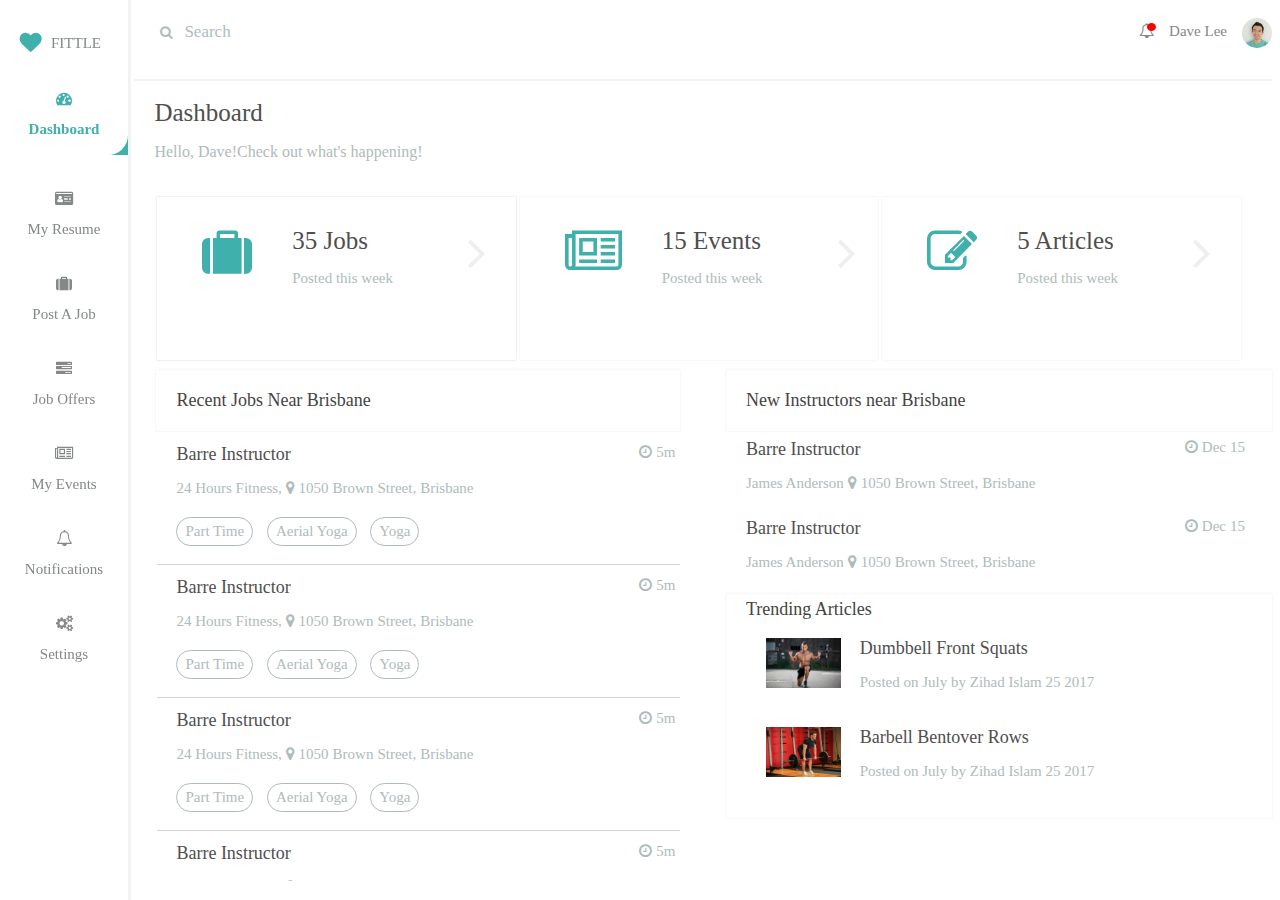
==== index.html @ eeaf20f4 "finished page designing" ====
<html>
  <head>
    <link rel="stylesheet" href="https://cdnjs.cloudflare.com/ajax/libs/font-awesome/4.7.0/css/font-awesome.min.css">
    <link rel="stylesheet" href="style.css">
  </head>
  <body>
    <div class="sidenav">
      <div class="sidenav_icon margin ">
        <i class="fa fa-heart fa-lg selected_icon fittleicon" aria-hidden="true"><span class="home">FITTLE</span></i>
      </div>
      <div class="bg">
        <div class="sidenav_icon center selected_icon">
          <i class="fa fa-tachometer " aria-hidden="true"></i>
          <p>Dashboard</p>
        </div>
      </div>
      <div class="sidenav_icon center icon-large">
        <i class="fa fa-id-card " aria-hidden="true"></i>
        <p>My Resume</p>
      </div>
      <div class="sidenav_icon center">
        <i class="fa fa-suitcase " aria-hidden="true"></i>
        <p>Post A Job</p>
      </div>
      <div class="sidenav_icon center">
        <i class="fa fa-tasks " aria-hidden="true"></i>
        <p>Job Offers</p>
      </div>
      <div class="sidenav_icon center">
        <i class="fa fa-newspaper-o" aria-hidden="true"></i>
        <p>My Events</p>
      </div>
      <div class="sidenav_icon center">
        <i class="fa fa fa-bell-o " aria-hidden="true"></i>
        <p>Notifications</p>
      </div>
      <div class="sidenav_icon center">
        <i class="fa fa fa-gears " aria-hidden="true"></i>
        <p>Settings</p>
      </div>
    </div>
    <div class="topnav">
      <div class="search-container ">
        <input type="text" placeholder="Search"/>
				<button type="submit">
          <i class="fa fa-search "></i>
         </button>
      </div>
      <div>
        <img class = "circleimage" src="img.jpg" >
      </div>
      <div class="username">
        Dave Lee
      </div>
      <div class="badge username" data="2">
        <i class="fa fa fa-bell-o " aria-hidden="true"></i>
      </div>
    </div>
    <div class="pagecontent">
      <div class="dashboard">
        <span>Dashboard</span>
        <p>Hello, Dave!Check out what's happening!</p>
      </div>
			<div class="option">
				<div class="box box-shadow">
					<i class="fa fa-suitcase" aria-hidden="true"></i>
	        <div class="content">
						<span>35 Jobs</span>
						<p>Posted this week</p>
					</div>
					<i class="fa fa-angle-right arrow"></i>
				</div>
				<div class="box">
					<i class="fa fa-newspaper-o" aria-hidden="true"></i>
					<div class="content">
	          <span>15 Events</span>
					  <p>Posted this week</p>
				  </div>
					<i class="fa fa-angle-right arrow"></i>
				</div>
				<div class="box">
					<i class="fa fa-edit"></i>
					<div class="content">
            <span>5 Articles</span>
		  			<p>Posted this week</p>
					</div>
					<i class="fa fa-angle-right arrow"></i>
				</div>
			</div>
			<div class="job-content">
         <div class="job-body">
					<div class="header">
						 Recent Jobs Near Brisbane
					</div>
					<div class="value-content">
					<div class="value">
						<span>Barre Instructor</span> <i class="fa fa-clock-o right" aria-hidden="true"> 5m</i>
						<p>24 Hours Fitness, <i class="fa fa-map-marker"> 1050 Brown Street, Brisbane</i><br>
							<button type="submit"> Part Time
							</button>
							<button type="submit">Aerial Yoga
							</button>
							<button type="submit">Yoga
							</button>
					</div>
					<div class="value">
						<span>Barre Instructor</span> <i class="fa fa-clock-o right" aria-hidden="true"> 5m</i>
						<p>24 Hours Fitness, <i class="fa fa-map-marker"> 1050 Brown Street, Brisbane</i><br>
							<button type="submit"> Part Time
							</button>
							<button type="submit">Aerial Yoga
							</button>
							<button type="submit">Yoga
							</button>

					</div>
					<div class="value">
						<span>Barre Instructor</span> <i class="fa fa-clock-o right" aria-hidden="true"> 5m</i>
						<p>24 Hours Fitness, <i class="fa fa-map-marker"> 1050 Brown Street, Brisbane</i><br>
							<button type="submit"> Part Time
							</button>
							<button type="submit">Aerial Yoga
							</button>
							<button type="submit">Yoga
							</button>

					</div>
					<div class="value">
						<span>Barre Instructor</span> <i class="fa fa-clock-o right" aria-hidden="true"> 5m</i>
						<p>24 Hours Fitness, <i class="fa fa-map-marker"> 1050 Brown Street, Brisbane</i><br>
							<button type="submit"> Part Time
							</button>
							<button type="submit">Aerial Yoga
							</button>
							<button type="submit">Yoga
							</button>
					</div>
				</div>
				 </div>
				 <div class ="right-body">
				 <div class="instructor-body">
					 <div class="header">
						 New Instructors near Brisbane
					 </div>
					 <div class="value-content">
					 <div class="value">
						 <span>Barre Instructor</span> <i class="fa fa-clock-o right" aria-hidden="true"> Dec 15</i>
						 <p>James Anderson  <i class="fa fa-map-marker"> 1050 Brown Street, Brisbane</i><br>
					 </div>
					 <div class="value">
						 <span>Barre Instructor</span> <i class="fa fa-clock-o right" aria-hidden="true"> Dec 15</i>
						 <p>James Anderson  <i class="fa fa-map-marker"> 1050 Brown Street, Brisbane</i><br>
					 </div>
				 </div>
			 </div>
			 <div class="article-body">
					<div class="header">
					Trending Articles
					<div class="value">
					  <img src="dumbell.jpg">
						<div class='inline'>
						<span> Dumbbell Front Squats</span><br>
					  <p>Posted on July by Zihad Islam 25 2017</p>
				  </div>
				</div>
				<div class="value">
				<img src="Barbell-Row.jpg">
				<div class='inline'>
         <span> Barbell Bentover Rows</span>
				<p>Posted on July by Zihad Islam 25 2017</p>
			</div>
		</div>
				</div>
			</div>
			</div>
		</div>
  </body>
</html>
---- style.css ----
.home{
   color:#848888;
   font-size:15px;
   float:right;
   margin-left:10px;
   font-weight: 500;
   font-family:Ubuntu;
}
.fittleicon{
    background-color: #fff;
    margin-top:15px;
}
.sidenav {
    height: 100%;
    width: 10%;
    position: fixed;
    top: 0;
    left: 0;
    background-color: #fff;
    overflow-x: hidden;
    color:#848888;
    box-shadow: 3px 0px #F2F4F2;
    font-family:Ubuntu;
}

.sidenav a ,.sidenav p{
    font-size: 15px;
    }

.sidenav a:hover {
    color: #f1f1f1;
}

.main {
    margin-left: 160px; /* Same as the width of the sidenav */
    font-size: 28px; /* Increased text to enable scrolling */
    padding: 0px 10px;
}

@media screen and (max-height: 450px) {
    .sidenav {padding-top: 15px;}
    .sidenav a {font-size: 18px;}
}

.sidenav_icon{
	width:100%;
	height:50px;
	background-color: #fff;
    font-size: medium;
    margin-top:10px;
    color:#848888;
    margin-bottom:35px;
}

.margin{
	margin:20px;
}
.center{
	text-align:center;
}
.selected_icon{
	color: #3fb0ac;
border-bottom-right-radius: 20px;
height:65px;
    font-weight: bold;

}
.bg{
   background-color:#3fb0ac;
}

.topnav {
  overflow: hidden;
  width:90%;
  float:right;
  height: 8%;
  font-family:Ubuntu;
  box-shadow: 0px 2px #F2F4F2;
}

.topnav .search-container {
  float: left;
  margin-left: 20px;
}

.topnav input[type=text] {
  padding: 6px;
  margin-top: 8px;
  font-size: 17px;
  border: none;
  font-family:Ubuntu, FontAwesome;
}
.topnav .search-container button:hover {
  background: #ccc;
}

@media screen and (max-width: 600px) {
  .topnav .search-container {
    float: none;
  }
}
  .topnav .search-container button {
    background-color: white;
    text-align: left;
    color: #afbbbb;
    border: 0px;
    height: 50px;
    float: left;

  }
  ::placeholder{
    color:#afbbbb;
  }
.icon {
    padding: 10px;
    color: white;
    min-width: 50px;
    text-align: center;
}
.empty input[type=text] {
    font-family: Ubuntu,FontAwesome;
    font-style: normal;
    font-weight: normal;
    text-decoration: inherit;
}
.circleimage{
height: 30px;
width: 30px;
border-radius:50%;
float:right;
margin-top: 10px;
}
.username{
  color: #848888;
  font-size: 15px;
  float:right;
  font-weight: lighter;
  margin-right: 15px;
  padding-top: 15px;
}
.badge {
  position:relative;
}

.badge[data]:after {
    content: "";
    position: absolute;
    top: 15px;
    right: -2px;
    font-size: 11px;
    font-family: "Roboto","Helvetica","Arial",sans-serif;
    font-weight: 600;
    text-align: center;
    line-height: 17px;
    background: red;
    color: white;
    width: 9px;
    height: 8px;
    border-radius: 50%;
  }
.pagecontent{
    width: 90%;
    height:92%;
    float: right;
    font-family:Ubuntu;
}
.pagecontent p{
    color: #afbbbb;
}
.pagecontent span{
  color: #504e4e;
  font-size: 25px;
}
.dashboard{
  color: black;
  margin-left: 20px;
  height:12%;
  margin-top: 20px;
  padding-bottom: 1px;
}
.option{
  height: 20%;
  padding-left: 2%;
  padding-right: 2%;
}
.option .box{
  width:31%;
  height: 100%;
  box-shadow: 0 0 1px lightgrey;
  display: inline-flex;
  padding-left: 20px;
}
.box-shadow{
  box-shadow: 0 0 2px lightgrey !important;
}
.box i{
  vertical-align: middle;
  text-align: center;
  font-size: 50px;
  color:#3fb0ac;
  padding-left: 25px;
  padding-top: 30px;
}
.box .arrow{
  text-align: center;
  font-size: 50px;
  color: #efefef;
  float: right;
}
.box p {
  font-size: 15px;
  color: #afbbbb;
}
.box .content{
  padding-left: 40px;
  padding-right: 50px;
  padding-top: 30px;
}

.job-content{
  width:100%;
}
.job-content .job-body{
  width:48%;
  display: inline-block;
}
.job-body .header{
    width: auto;
    color: #444442;
    height: auto;
    font-size: large;
    margin-left: 22px;
    margin-top: 10px;
    box-shadow: 0 0 1px lightgrey;
    font-family: Ubuntu;
    font-weight: normal;
    padding-top: 20px;
    padding-left: 20px;
    padding-bottom: 20px;
  }
  .job-body .value-content{
    height: 50vh;
    overflow-y: scroll;
  }
  .job-body .value{
    margin-left: 22px;
    margin-top: 10px;
    font-size: 15px;
    width: auto;
    color: #444442;
    padding-top: 3px;
    padding-left: 20px;
    padding-bottom: 3px;
    box-shadow: 1px 1px lightgrey;
}
.job-body .value span{
  font-size: large;
}
.right{
  float: right;
  padding-right: 5px;
}
.value i{
   color:#afbbbb;
}
button {
  border:none;
}
.value button{
  background-color: transparent;
  border:0.5px solid;
  border-color: #afbbbb;
  margin-top: 20px;
  margin-right: 10px;
  padding-top: 5px;
  padding-bottom: 5px;
  padding-right: 8px;
  padding-left: 8px;
  color: #afbbbb;
  font-family: Ubuntu;
  font-size: 15px;
  width: auto;
  text-align: center;
  text-decoration: none;
  border-radius:50px;
  display: inline-block;
}
.value button:hover{
  color: white;
  background-color: #3fb0ac;
}
.job-content .right-body{
    width:48%;
    float: right;
    display: inline;
  }
  .right-body .header{
      width: auto;
      color: #444442;
      height: auto;
      font-size: large;
      margin-top: 10px;
      box-shadow: 0 0 1px lightgrey;
      font-family: Ubuntu;
      font-weight: normal;
      padding-top: 20px;
      padding-left: 20px;
      padding-bottom: 20px;
    }
 .right-body .value{
   margin-top: 5px;
   font-size: 15px;
   width: auto;
   color: #444442;
   padding-top: 3px;
   padding-left: 20px;
   padding-bottom: 3px;
 }
 .right-body .value span{
   font-size: large;
 }
 .right-body .value-content{
   margin-right: 22px;  
 }
 .value img{
   width:75px;
   height: 50px;
   vertical-align: top;
   margin-right: 15px;
 }
 .inline{
   display: inline-block;
 }
   .article-body .header{
       width: auto;
       color: #444442;
       height: auto;
       font-size: large;
       margin-top: 5px;
       box-shadow: 0 0 1px lightgrey;
       font-family: Ubuntu;
       font-weight: normal;
       padding-top: 5px;
       padding-left: 20px;
       padding-bottom: 20px;
     }
     .article-body .value{
       margin-top: 15px;
       font-size: 15px;
       width: auto;
       color: #444442;
       padding-top: 3px;
       padding-left: 20px;
       padding-bottom: 3px;
     }
    ::-webkit-scrollbar {
        width: auto;
    }

    /* Track */
    ::-webkit-scrollbar-track {
        -webkit-box-shadow: inset 0 0 6px rgba(0,0,0,0.3);
        -webkit-border-radius: 10px;
        border-radius: 10px;
    }

    /* Handle */
    ::-webkit-scrollbar-thumb {
        -webkit-border-radius: 10px;
        border-radius: 10px;
        background: #DCE1E4;
        -webkit-box-shadow: inset 0 0 6px rgba(0,0,0,0.5);
    }
    ::-webkit-scrollbar-thumb:window-inactive {
        background: #DCE1E4;
    }
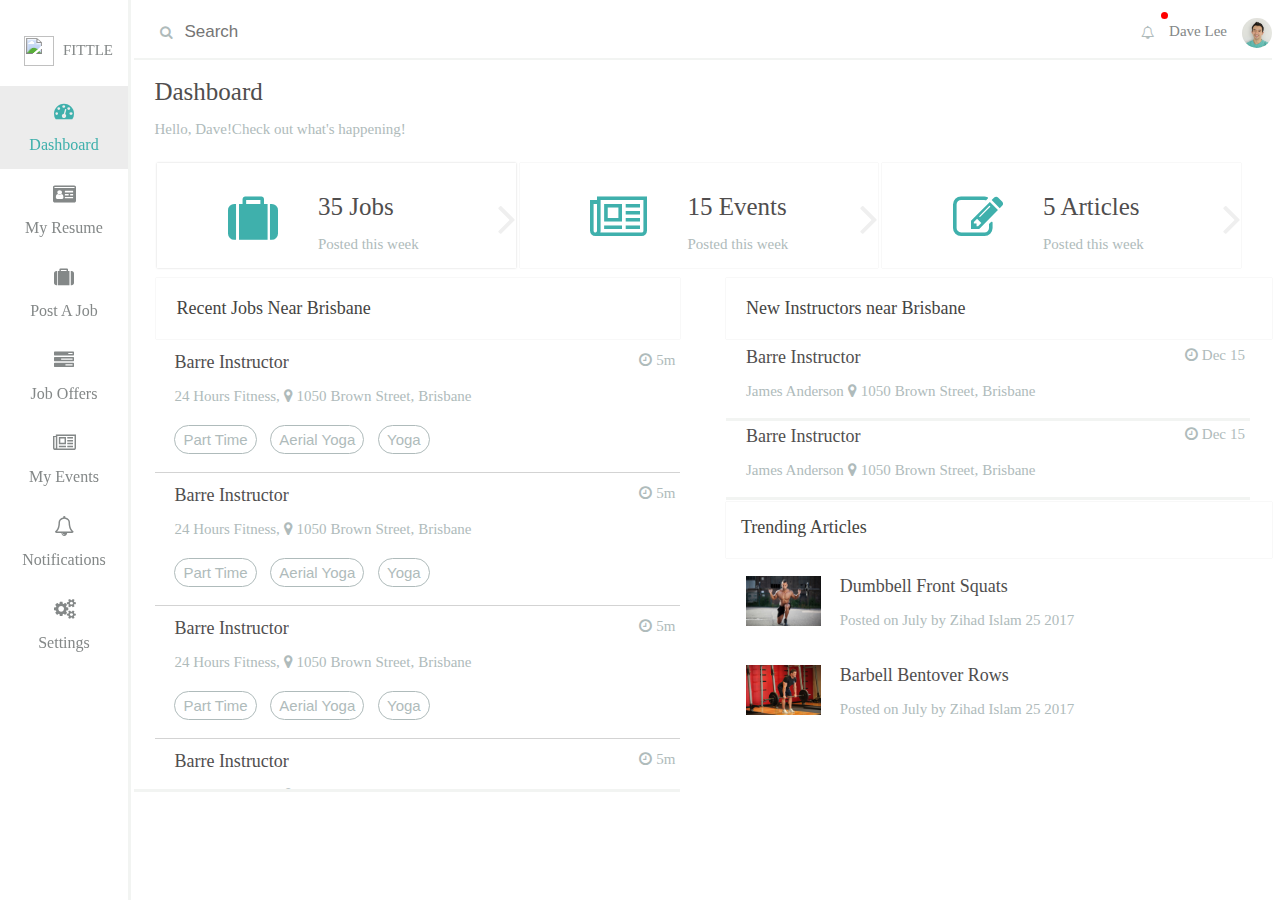
==== commit 80280121: "implemented responsive web page" ====
--- a/index.html
+++ b/index.html
@@ -1,178 +1,215 @@
 <html>
   <head>
+    <meta name="viewport" content="width=device-width, initial-scale=1.0">
     <link rel="stylesheet" href="https://cdnjs.cloudflare.com/ajax/libs/font-awesome/4.7.0/css/font-awesome.min.css">
     <link rel="stylesheet" href="style.css">
   </head>
   <body>
-    <div class="sidenav">
-      <div class="sidenav_icon margin ">
-        <i class="fa fa-heart fa-lg selected_icon fittleicon" aria-hidden="true"><span class="home">FITTLE</span></i>
+    <div class="full-block">
+      <nav class="navigation-bar">
+        <ul>
+          <li>
+            <img src="fittle_heart.png">
+            <span>FITTLE</span>
+          </li>
+          <li class=" selected-icon">
+            <i class="fa fa-tachometer " aria-hidden="true"></i>
+            <a>Dashboard</a>
+          </li>
+          <li class="navigation-bar-icon">
+            <i class="fa fa-id-card " aria-hidden="true"></i>
+            <a>My Resume</a>
+          </li>
+          <li class="navigation-bar-icon">
+            <i class="fa fa-suitcase " aria-hidden="true"></i>
+            <a>Post A Job</a>
+          </li>
+          <li class="navigation-bar-icon">
+            <i class="fa fa-tasks " aria-hidden="true"></i>
+            <a>Job Offers</a>
+          </li>
+          <li class="navigation-bar-icon">
+            <i class="fa fa-newspaper-o" aria-hidden="true"></i>
+            <a>My Events</a>
+          </li>
+          <li class="navigation-bar-icon">
+            <i class="fa fa fa-bell-o " aria-hidden="true"></i>
+            <a>Notifications</a>
+          </li>
+          <li class="navigation-bar-icon">
+            <i class="fa fa fa-gears " aria-hidden="true"></i>
+            <a>Settings</a>
+          </li>
+        </ul>
+      </nav>
+      <nav class="topnav box-shadow">
+        <div class="home-logo">
+          <img src="fittle_heart.png">
+          <span>FITTLE</span>
+        </div>
+        <ul id="myLinks" class="icons">
+          <li class=" selected-icon">
+            <a>Dashboard</a>
+          </li>
+          <li><a>My Resume</a></li>
+          <li><a>Post A Job</a></li>
+          <li><a>Job Offers</a></li>
+          <li><a>My Events</a></li>
+          <li><a>Notifications</a></li>
+          <li><a>Settings</a></li>
+        </ul>
+        <a href="javascript:void(0);" class="icon" onclick="myFunction()">
+        <i class="fa fa-bars"></i>
+        </a>
+      </nav>
+      <div class="user-bar box-shadow">
+        <div class="search-container ">
+          <input type="text" placeholder="Search"/>
+          <button type="submit">
+          <i class="fa fa-search "></i>
+          </button>
+        </div>
+        <div>
+          <img class = "circleimage" src="img.jpg" >
+        </div>
+        <div class="username">
+          Dave Lee
+        </div>
+        <div class="notify">
+          <button type="submit">
+          <i class="fa fa-bell-o "></i>
+          <span class="badge" data="">
+          </span>
+          </button>
+        </div>
       </div>
-      <div class="bg">
-        <div class="sidenav_icon center selected_icon">
-          <i class="fa fa-tachometer " aria-hidden="true"></i>
-          <p>Dashboard</p>
-        </div>
-      </div>
-      <div class="sidenav_icon center icon-large">
-        <i class="fa fa-id-card " aria-hidden="true"></i>
-        <p>My Resume</p>
-      </div>
-      <div class="sidenav_icon center">
-        <i class="fa fa-suitcase " aria-hidden="true"></i>
-        <p>Post A Job</p>
-      </div>
-      <div class="sidenav_icon center">
-        <i class="fa fa-tasks " aria-hidden="true"></i>
-        <p>Job Offers</p>
-      </div>
-      <div class="sidenav_icon center">
-        <i class="fa fa-newspaper-o" aria-hidden="true"></i>
-        <p>My Events</p>
-      </div>
-      <div class="sidenav_icon center">
-        <i class="fa fa fa-bell-o " aria-hidden="true"></i>
-        <p>Notifications</p>
-      </div>
-      <div class="sidenav_icon center">
-        <i class="fa fa fa-gears " aria-hidden="true"></i>
-        <p>Settings</p>
+      <div class="pagecontent">
+        <div class="dashboard">
+          <span>Dashboard</span>
+          <p>Hello, Dave!Check out what's happening!</p>
+        </div>
+        <div class="option">
+          <div class="box box-shadow">
+            <i class="fa fa-suitcase" aria-hidden="true"></i>
+            <div class="content">
+              <span>35 Jobs</span>
+              <p>Posted this week</p>
+            </div>
+            <i class="fa fa-angle-right arrow"></i>
+          </div>
+          <div class="box">
+            <i class="fa fa-newspaper-o" aria-hidden="true"></i>
+            <div class="content">
+              <span>15 Events</span>
+              <p>Posted this week</p>
+            </div>
+            <i class="fa fa-angle-right arrow"></i>
+          </div>
+          <div class="box">
+            <i class="fa fa-edit"></i>
+            <div class="content">
+              <span>5 Articles</span>
+              <p>Posted this week</p>
+            </div>
+            <i class="fa fa-angle-right arrow"></i>
+          </div>
+        </div>
+        <div class="job-content">
+          <div class="job-body">
+            <div class="header">
+              Recent Jobs Near Brisbane
+            </div>
+            <div class="value-content box-shadow">
+              <div class="value">
+                <span>Barre Instructor</span> <i class="fa fa-clock-o right" aria-hidden="true"> 5m</i>
+                <p>24 Hours Fitness, <i class="fa fa-map-marker"> 1050 Brown Street, Brisbane</i><br>
+                  <button type="submit"> Part Time
+                  </button>
+                  <button type="submit">Aerial Yoga
+                  </button>
+                  <button type="submit">Yoga
+                  </button>
+              </div>
+              <div class="value">
+                <span>Barre Instructor</span> <i class="fa fa-clock-o right" aria-hidden="true"> 5m</i>
+                <p>24 Hours Fitness, <i class="fa fa-map-marker"> 1050 Brown Street, Brisbane</i><br>
+                  <button type="submit"> Part Time
+                  </button>
+                  <button type="submit">Aerial Yoga
+                  </button>
+                  <button type="submit">Yoga
+                  </button>
+              </div>
+              <div class="value">
+                <span>Barre Instructor</span> <i class="fa fa-clock-o right" aria-hidden="true"> 5m</i>
+                <p>24 Hours Fitness, <i class="fa fa-map-marker"> 1050 Brown Street, Brisbane</i><br>
+                  <button type="submit"> Part Time
+                  </button>
+                  <button type="submit">Aerial Yoga
+                  </button>
+                  <button type="submit">Yoga
+                  </button>
+              </div>
+              <div class="value">
+                <span>Barre Instructor</span> <i class="fa fa-clock-o right" aria-hidden="true"> 5m</i>
+                <p>24 Hours Fitness, <i class="fa fa-map-marker"> 1050 Brown Street, Brisbane</i><br>
+                  <button type="submit"> Part Time
+                  </button>
+                  <button type="submit">Aerial Yoga
+                  </button>
+                  <button type="submit">Yoga
+                  </button>
+              </div>
+            </div>
+          </div>
+          <div class ="right-body">
+            <div class="instructor-body">
+              <div class="header">
+                New Instructors near Brisbane
+              </div>
+              <div class="value-content">
+                <div class="value box-shadow">
+                  <span>Barre Instructor</span> <i class="fa fa-clock-o right" aria-hidden="true"> Dec 15</i>
+                  <p>James Anderson  <i class="fa fa-map-marker"> 1050 Brown Street, Brisbane</i><br>
+                </div>
+                <div class="value box-shadow">
+                  <span>Barre Instructor</span> <i class="fa fa-clock-o right" aria-hidden="true"> Dec 15</i>
+                  <p>James Anderson  <i class="fa fa-map-marker"> 1050 Brown Street, Brisbane</i><br>
+                </div>
+              </div>
+            </div>
+            <div class="article-body">
+              <div class="header">
+                Trending Articles
+              </div>
+              <div class="value">
+                <img src="dumbell.jpg">
+                <div class='inline'>
+                  <span> Dumbbell Front Squats</span><br>
+                  <p>Posted on July by Zihad Islam 25 2017</p>
+                </div>
+              </div>
+              <div class="value">
+                <img src="Barbell-Row.jpg">
+                <div class='inline'>
+                  <span> Barbell Bentover Rows</span>
+                  <p>Posted on July by Zihad Islam 25 2017</p>
+                </div>
+              </div>
+            </div>
+          </div>
+        </div>
       </div>
     </div>
-    <div class="topnav">
-      <div class="search-container ">
-        <input type="text" placeholder="Search"/>
-				<button type="submit">
-          <i class="fa fa-search "></i>
-         </button>
-      </div>
-      <div>
-        <img class = "circleimage" src="img.jpg" >
-      </div>
-      <div class="username">
-        Dave Lee
-      </div>
-      <div class="badge username" data="2">
-        <i class="fa fa fa-bell-o " aria-hidden="true"></i>
-      </div>
-    </div>
-    <div class="pagecontent">
-      <div class="dashboard">
-        <span>Dashboard</span>
-        <p>Hello, Dave!Check out what's happening!</p>
-      </div>
-			<div class="option">
-				<div class="box box-shadow">
-					<i class="fa fa-suitcase" aria-hidden="true"></i>
-	        <div class="content">
-						<span>35 Jobs</span>
-						<p>Posted this week</p>
-					</div>
-					<i class="fa fa-angle-right arrow"></i>
-				</div>
-				<div class="box">
-					<i class="fa fa-newspaper-o" aria-hidden="true"></i>
-					<div class="content">
-	          <span>15 Events</span>
-					  <p>Posted this week</p>
-				  </div>
-					<i class="fa fa-angle-right arrow"></i>
-				</div>
-				<div class="box">
-					<i class="fa fa-edit"></i>
-					<div class="content">
-            <span>5 Articles</span>
-		  			<p>Posted this week</p>
-					</div>
-					<i class="fa fa-angle-right arrow"></i>
-				</div>
-			</div>
-			<div class="job-content">
-         <div class="job-body">
-					<div class="header">
-						 Recent Jobs Near Brisbane
-					</div>
-					<div class="value-content">
-					<div class="value">
-						<span>Barre Instructor</span> <i class="fa fa-clock-o right" aria-hidden="true"> 5m</i>
-						<p>24 Hours Fitness, <i class="fa fa-map-marker"> 1050 Brown Street, Brisbane</i><br>
-							<button type="submit"> Part Time
-							</button>
-							<button type="submit">Aerial Yoga
-							</button>
-							<button type="submit">Yoga
-							</button>
-					</div>
-					<div class="value">
-						<span>Barre Instructor</span> <i class="fa fa-clock-o right" aria-hidden="true"> 5m</i>
-						<p>24 Hours Fitness, <i class="fa fa-map-marker"> 1050 Brown Street, Brisbane</i><br>
-							<button type="submit"> Part Time
-							</button>
-							<button type="submit">Aerial Yoga
-							</button>
-							<button type="submit">Yoga
-							</button>
-
-					</div>
-					<div class="value">
-						<span>Barre Instructor</span> <i class="fa fa-clock-o right" aria-hidden="true"> 5m</i>
-						<p>24 Hours Fitness, <i class="fa fa-map-marker"> 1050 Brown Street, Brisbane</i><br>
-							<button type="submit"> Part Time
-							</button>
-							<button type="submit">Aerial Yoga
-							</button>
-							<button type="submit">Yoga
-							</button>
-
-					</div>
-					<div class="value">
-						<span>Barre Instructor</span> <i class="fa fa-clock-o right" aria-hidden="true"> 5m</i>
-						<p>24 Hours Fitness, <i class="fa fa-map-marker"> 1050 Brown Street, Brisbane</i><br>
-							<button type="submit"> Part Time
-							</button>
-							<button type="submit">Aerial Yoga
-							</button>
-							<button type="submit">Yoga
-							</button>
-					</div>
-				</div>
-				 </div>
-				 <div class ="right-body">
-				 <div class="instructor-body">
-					 <div class="header">
-						 New Instructors near Brisbane
-					 </div>
-					 <div class="value-content">
-					 <div class="value">
-						 <span>Barre Instructor</span> <i class="fa fa-clock-o right" aria-hidden="true"> Dec 15</i>
-						 <p>James Anderson  <i class="fa fa-map-marker"> 1050 Brown Street, Brisbane</i><br>
-					 </div>
-					 <div class="value">
-						 <span>Barre Instructor</span> <i class="fa fa-clock-o right" aria-hidden="true"> Dec 15</i>
-						 <p>James Anderson  <i class="fa fa-map-marker"> 1050 Brown Street, Brisbane</i><br>
-					 </div>
-				 </div>
-			 </div>
-			 <div class="article-body">
-					<div class="header">
-					Trending Articles
-					<div class="value">
-					  <img src="dumbell.jpg">
-						<div class='inline'>
-						<span> Dumbbell Front Squats</span><br>
-					  <p>Posted on July by Zihad Islam 25 2017</p>
-				  </div>
-				</div>
-				<div class="value">
-				<img src="Barbell-Row.jpg">
-				<div class='inline'>
-         <span> Barbell Bentover Rows</span>
-				<p>Posted on July by Zihad Islam 25 2017</p>
-			</div>
-		</div>
-				</div>
-			</div>
-			</div>
-		</div>
   </body>
+  <script>
+    function myFunction() {
+      var x = document.getElementById("myLinks");
+      if (x.style.display === "block") {
+        x.style.display = "none";
+      } else {
+        x.style.display = "block";
+      }
+    }
+  </script>
 </html>
--- a/style.css
+++ b/style.css
@@ -1,274 +1,363 @@
-.home{
-   color:#848888;
-   font-size:15px;
-   float:right;
-   margin-left:10px;
-   font-weight: 500;
-   font-family:Ubuntu;
-}
-.fittleicon{
-    background-color: #fff;
-    margin-top:15px;
-}
-.sidenav {
-    height: 100%;
-    width: 10%;
-    position: fixed;
-    top: 0;
-    left: 0;
-    background-color: #fff;
-    overflow-x: hidden;
-    color:#848888;
-    box-shadow: 3px 0px #F2F4F2;
-    font-family:Ubuntu;
-}
-
-.sidenav a ,.sidenav p{
-    font-size: 15px;
-    }
-
-.sidenav a:hover {
-    color: #f1f1f1;
-}
-
-.main {
-    margin-left: 160px; /* Same as the width of the sidenav */
-    font-size: 28px; /* Increased text to enable scrolling */
-    padding: 0px 10px;
-}
-
-@media screen and (max-height: 450px) {
-    .sidenav {padding-top: 15px;}
-    .sidenav a {font-size: 18px;}
-}
-
-.sidenav_icon{
-	width:100%;
-	height:50px;
-	background-color: #fff;
-    font-size: medium;
-    margin-top:10px;
-    color:#848888;
-    margin-bottom:35px;
-}
-
-.margin{
-	margin:20px;
-}
-.center{
-	text-align:center;
-}
-.selected_icon{
-	color: #3fb0ac;
-border-bottom-right-radius: 20px;
-height:65px;
-    font-weight: bold;
-
-}
-.bg{
-   background-color:#3fb0ac;
-}
-
-.topnav {
+body {
+  font-family: Ubuntu;
+  color: #848888;
+}
+
+.full-block {
+  height: 100%;
+  width: 100%;
+}
+
+.full-block .topnav {
+  display: none;
+}
+
+.box-shadow {
+  box-shadow: 0px 3px #F2F4F2;
+}
+
+.full-block .navigation-bar {
+  height: 100%;
+  width: 10%;
+  position: fixed;
+  top: 0;
+  left: 0;
+  background-color: #fff;
+  overflow-x: hidden;
+  color: #848888;
+  box-shadow: 3px 0px #F2F4F2;
+}
+
+.navigation-bar ul {
+  list-style-type: none;
+  padding-left: 0px;
+}
+
+.navigation-bar li {
+  cursor: pointer;
+}
+
+.navigation-bar img {
+  width: 30px;
+  margin-top: 20px;
+  margin-bottom: 20px;
+  height: 30px;
+  vertical-align: middle;
+  padding-left: 24px;
+}
+
+.navigation-bar span {
+  padding-left: 5px;
+  font-size: 15px;
+}
+
+.navigation-bar .navigation-bar-icon {
+  width: 100%;
+  background-color: #fff;
+  font-size: 20px;
+  padding-top: 15px;
+  color: #848888;
+  padding-bottom: 15px;
+  cursor: pointer;
+  text-align: center;
+}
+
+.navigation-bar i {
+  margin-bottom: 10px;
+}
+
+.navigation-bar .selected-icon {
+  width: 100%;
+  background-color: #ececec;
+  font-size: 20px;
+  padding-top: 15px;
+  color: #3fb0ac;
+  text-align: center;
+  padding-bottom: 15px;
+}
+
+.navigation-bar a,
+.selected-icon a {
+  padding-top: 5px;
+  font-size: 16px;
+  display: block;
+}
+
+.navigation-bar .bg {
+  background-color: #3fb0ac;
+}
+
+.navigation-bar .home {
+  color: #848888;
+  font-size: 15px;
+  float: right;
+  margin-left: 10px;
+  font-weight: 500;
+}
+
+.navigation-bar-icon a:hover,
+.selected-icon a:hover,
+.navigation-bar-icon:hover,
+.selected-icon:hover {
+  background-color: #3fb0ac;
+  color: #ffffff;
+}
+
+.full-block .user-bar {
   overflow: hidden;
-  width:90%;
-  float:right;
-  height: 8%;
-  font-family:Ubuntu;
+  width: 90%;
+  float: right;
   box-shadow: 0px 2px #F2F4F2;
 }
 
-.topnav .search-container {
+.user-bar .search-container {
   float: left;
   margin-left: 20px;
 }
 
-.topnav input[type=text] {
+.user-bar input[type=text] {
   padding: 6px;
   margin-top: 8px;
   font-size: 17px;
   border: none;
-  font-family:Ubuntu, FontAwesome;
-}
-.topnav .search-container button:hover {
+  outline: none;
+}
+
+.user-bar .search-container button {
+  background-color: white;
+  text-align: left;
+  color: #afbbbb;
+  border: 0px;
+  height: 50px;
+  float: left;
+  outline: none;
+  cursor: pointer;
+}
+
+.user-bar i {
+  cursor: pointer;
+}
+
+.user-bar .search-container button:hover {
   background: #ccc;
 }
 
-@media screen and (max-width: 600px) {
-  .topnav .search-container {
-    float: none;
-  }
-}
-  .topnav .search-container button {
-    background-color: white;
-    text-align: left;
-    color: #afbbbb;
-    border: 0px;
-    height: 50px;
-    float: left;
-
-  }
-  ::placeholder{
-    color:#afbbbb;
-  }
-.icon {
-    padding: 10px;
-    color: white;
-    min-width: 50px;
-    text-align: center;
-}
-.empty input[type=text] {
-    font-family: Ubuntu,FontAwesome;
-    font-style: normal;
-    font-weight: normal;
-    text-decoration: inherit;
-}
-.circleimage{
-height: 30px;
-width: 30px;
-border-radius:50%;
-float:right;
-margin-top: 10px;
-}
-.username{
+.user-bar .notify button {
+  background-color: white;
+  text-align: left;
+  color: #afbbbb;
+  border: 0px;
+  height: 25px;
+  float: right;
+  outline: none;
+  cursor: pointer;
+  padding-right: 15px;
+  margin-top: 12px;
+}
+
+.user-bar .circleimage {
+  height: 30px;
+  width: 30px;
+  border-radius: 50%;
+  float: right;
+  margin-top: 10px;
+  cursor: pointer;
+}
+
+.user-bar .username {
   color: #848888;
   font-size: 15px;
-  float:right;
+  float: right;
   font-weight: lighter;
   margin-right: 15px;
   padding-top: 15px;
 }
-.badge {
-  position:relative;
-}
-
-.badge[data]:after {
-    content: "";
-    position: absolute;
-    top: 15px;
-    right: -2px;
-    font-size: 11px;
-    font-family: "Roboto","Helvetica","Arial",sans-serif;
-    font-weight: 600;
-    text-align: center;
-    line-height: 17px;
-    background: red;
-    color: white;
-    width: 9px;
-    height: 8px;
-    border-radius: 50%;
-  }
-.pagecontent{
-    width: 90%;
-    height:92%;
-    float: right;
-    font-family:Ubuntu;
-}
-.pagecontent p{
-    color: #afbbbb;
-}
-.pagecontent span{
+
+.user-bar .badge {
+  position: relative;
+}
+
+.user-bar .badge i {
+  float: right;
+  margin-top: 10px;
+  padding-right: 10px;
+}
+
+.user-bar .badge[data]:after {
+  content: "";
+  position: absolute;
+  top: -13px;
+  right: -14px;
+  font-size: 11px;
+  font-weight: 600;
+  text-align: center;
+  line-height: 17px;
+  background: red;
+  color: white;
+  width: 7px;
+  height: 7px;
+  border-radius: 50%;
+}
+
+.full-block .pagecontent {
+  width: 90%;
+  float: right;
+}
+
+.full-block .pagecontent p {
+  color: #afbbbb;
+  font-size: 15px;
+}
+
+.full-block .pagecontent span {
   color: #504e4e;
   font-size: 25px;
 }
-.dashboard{
+
+.pagecontent .dashboard {
   color: black;
   margin-left: 20px;
-  height:12%;
   margin-top: 20px;
-  padding-bottom: 1px;
-}
-.option{
-  height: 20%;
+  padding-bottom: 10px;
+}
+
+.pagecontent .option {
   padding-left: 2%;
   padding-right: 2%;
 }
-.option .box{
-  width:31%;
-  height: 100%;
+
+.option .box {
+  width: 31%;
   box-shadow: 0 0 1px lightgrey;
   display: inline-flex;
   padding-left: 20px;
-}
-.box-shadow{
+  padding-top: 30px;
+}
+
+.option .box-shadow {
   box-shadow: 0 0 2px lightgrey !important;
 }
-.box i{
+
+.option .box i {
   vertical-align: middle;
   text-align: center;
   font-size: 50px;
-  color:#3fb0ac;
-  padding-left: 25px;
-  padding-top: 30px;
-}
-.box .arrow{
+  color: #3fb0ac;
+  padding-left: 15%;
+}
+
+.option .box .arrow {
   text-align: center;
   font-size: 50px;
   color: #efefef;
-  float: right;
-}
-.box p {
+  cursor: pointer;
+}
+
+.option .box p {
   font-size: 15px;
   color: #afbbbb;
 }
-.box .content{
+
+.option .box .content {
   padding-left: 40px;
-  padding-right: 50px;
-  padding-top: 30px;
-}
-
-.job-content{
-  width:100%;
-}
-.job-content .job-body{
-  width:48%;
+  width: calc(100% - 68px);
+}
+
+.pagecontent .job-content {
+  width: 100%;
+}
+
+.job-content .job-body {
+  width: 48%;
   display: inline-block;
 }
-.job-body .header{
-    width: auto;
-    color: #444442;
-    height: auto;
-    font-size: large;
-    margin-left: 22px;
-    margin-top: 10px;
-    box-shadow: 0 0 1px lightgrey;
-    font-family: Ubuntu;
-    font-weight: normal;
-    padding-top: 20px;
-    padding-left: 20px;
-    padding-bottom: 20px;
-  }
-  .job-body .value-content{
-    height: 50vh;
-    overflow-y: scroll;
-  }
-  .job-body .value{
-    margin-left: 22px;
-    margin-top: 10px;
-    font-size: 15px;
-    width: auto;
-    color: #444442;
-    padding-top: 3px;
-    padding-left: 20px;
-    padding-bottom: 3px;
-    box-shadow: 1px 1px lightgrey;
-}
-.job-body .value span{
+
+.job-body .header {
+  width: auto;
+  color: #444442;
+  height: auto;
   font-size: large;
-}
-.right{
+  margin-left: 22px;
+  margin-top: 10px;
+  box-shadow: 0 0 1px lightgrey;
+  font-weight: normal;
+  padding-top: 20px;
+  padding-left: 20px;
+  padding-bottom: 20px;
+}
+
+.job-body .value-content {
+  height: 50vh;
+  overflow-y: scroll;
+}
+
+.job-body .value {
+  margin-left: 20px;
+  margin-top: 10px;
+  font-size: 15px;
+  width: auto;
+  color: #444442;
+  padding-top: 3px;
+  padding-left: 20px;
+  padding-bottom: 3px;
+  box-shadow: 1px 1px lightgrey;
+}
+
+.job-body .value span {
+  font-size: large;
+}
+
+.job-content .right-body {
+  width: 48%;
   float: right;
-  padding-right: 5px;
-}
-.value i{
-   color:#afbbbb;
-}
-button {
-  border:none;
-}
-.value button{
+  display: inline;
+}
+
+.right-body .header {
+  width: auto;
+  color: #444442;
+  height: auto;
+  font-size: large;
+  margin-top: 10px;
+  box-shadow: 0 0 1px lightgrey;
+  font-weight: normal;
+  padding-top: 20px;
+  padding-left: 20px;
+  padding-bottom: 20px;
+}
+
+.right-body .value {
+  margin-top: 5px;
+  font-size: 15px;
+  width: auto;
+  color: #444442;
+  padding-top: 3px;
+  padding-left: 20px;
+  padding-bottom: 3px;
+}
+
+.right-body .value span {
+  font-size: large;
+}
+
+.right-body .value-content {
+  margin-right: 22px;
+}
+
+.value img {
+  width: 75px;
+  height: 50px;
+  vertical-align: top;
+  margin-right: 15px;
+}
+
+.value i {
+  color: #afbbbb;
+}
+
+.job-body .value button {
   background-color: transparent;
-  border:0.5px solid;
+  border: 0.5px solid;
   border-color: #afbbbb;
   margin-top: 20px;
   margin-right: 10px;
@@ -277,100 +366,575 @@
   padding-right: 8px;
   padding-left: 8px;
   color: #afbbbb;
-  font-family: Ubuntu;
   font-size: 15px;
   width: auto;
   text-align: center;
-  text-decoration: none;
-  border-radius:50px;
+  <br>text-decoration: none;
+  border-radius: 50px;
   display: inline-block;
-}
-.value button:hover{
+  outline: none;
+  cursor: pointer;
+}
+
+.job-body .value button:hover {
   color: white;
   background-color: #3fb0ac;
 }
-.job-content .right-body{
-    width:48%;
+
+.job-body .right,
+.right-body .right {
+  float: right;
+  padding-right: 5px;
+}
+
+.right-body .article-body .header {
+  width: auto;
+  color: #444442;
+  height: auto;
+  font-size: large;
+  margin-top: 5px;
+  box-shadow: 0 0 1px lightgrey;
+  font-weight: normal;
+  padding-top: 15px;
+  padding-left: 15px;
+}
+
+.right-body .article-body .value {
+  margin-top: 15px;
+  font-size: 15px;
+  width: auto;
+  color: #444442;
+  padding-top: 3px;
+  padding-left: 20px;
+}
+
+.article-body .value .inline {
+  display: inline-block;
+}
+
+ ::-webkit-scrollbar {
+  width: 7px;
+}
+
+ ::-webkit-scrollbar-track {
+  -webkit-border-radius: 5px;
+  border-radius: 5px;
+}
+
+ ::-webkit-scrollbar-thumb {
+  -webkit-border-radius: 5px;
+  padding-top: 5px;
+  font-size: 13px;
+  border-radius: 5px;
+  background: lightgrey;
+}
+
+ ::-webkit-scrollbar-thumb:window-inactive {
+  background: lightgrey;
+}
+
+@media (min-width: 992px) and (max-width: 1154px) {
+  .navigation-bar img {
+    padding-left: 6px;
+  }
+}
+
+@media (min-width: 481px) and (max-width: 991.98px) {
+  .full-block .navigation-bar {
+    width: 100%;
+    height: auto;
+    position: relative;
+    background-color: #fff;
+    overflow-x: hidden;
+    color: #848888;
+    box-shadow: 0px 3px #F2F4F2;
+  }
+  .navigation-bar ul {
+    list-style-type: none;
+    display: inline-block;
+    padding-left: 0px;
+    margin-top: 0px;
+    margin-bottom: 0px;
+  }
+  .navigation-bar li {
+    display: inline-block;
+    cursor: pointer;
+    padding-bottom: 10px;
+  }
+  .navigation-bar img {
+    width: 25px;
+    height: 25px;
+    vertical-align: middle;
+    padding-left: 24px;
+    margin-top: 0px;
+    margin-bottom: 0px;
+  }
+  .navigation-bar span {
+    padding-left: 10px;
+    font-size: 15px;
+    padding-right: 50px;
+  }
+  .navigation-bar .navigation-bar-icon {
+    background-color: #fff;
+    font-size: 10px;
+    color: #848888;
+    cursor: pointer;
+    text-align: center;
+    display: inline;
+    margin-right: 5px;
+  }
+  .navigation-bar i {
+    margin-bottom: 0px;
+  }
+  .navigation-bar .selected-icon {
+    font-size: 13px;
+    color: #3fb0ac;
+    text-align: center;
+    display: inline;
+    margin-right: 1px;
+    background-color: white;
+    padding-top: 10px;
+    border-top: 2px solid #3fb0ac;
+  }
+  .navigation-bar a,
+  .selected-icon a {
+    padding-top: 5px;
+    font-size: 13px;
+    display: inline;
+  }
+  .navigation-bar .bg {
+    background-color: #3fb0ac;
+  }
+  .navigation-bar .home {
+    color: #848888;
+    font-size: 15px;
     float: right;
-    display: inline;
-  }
-  .right-body .header{
-      width: auto;
-      color: #444442;
-      height: auto;
-      font-size: large;
-      margin-top: 10px;
-      box-shadow: 0 0 1px lightgrey;
-      font-family: Ubuntu;
-      font-weight: normal;
-      padding-top: 20px;
-      padding-left: 20px;
-      padding-bottom: 20px;
-    }
- .right-body .value{
-   margin-top: 5px;
-   font-size: 15px;
-   width: auto;
-   color: #444442;
-   padding-top: 3px;
-   padding-left: 20px;
-   padding-bottom: 3px;
- }
- .right-body .value span{
-   font-size: large;
- }
- .right-body .value-content{
-   margin-right: 22px;  
- }
- .value img{
-   width:75px;
-   height: 50px;
-   vertical-align: top;
-   margin-right: 15px;
- }
- .inline{
-   display: inline-block;
- }
-   .article-body .header{
-       width: auto;
-       color: #444442;
-       height: auto;
-       font-size: large;
-       margin-top: 5px;
-       box-shadow: 0 0 1px lightgrey;
-       font-family: Ubuntu;
-       font-weight: normal;
-       padding-top: 5px;
-       padding-left: 20px;
-       padding-bottom: 20px;
-     }
-     .article-body .value{
-       margin-top: 15px;
-       font-size: 15px;
-       width: auto;
-       color: #444442;
-       padding-top: 3px;
-       padding-left: 20px;
-       padding-bottom: 3px;
-     }
-    ::-webkit-scrollbar {
-        width: auto;
-    }
-
-    /* Track */
-    ::-webkit-scrollbar-track {
-        -webkit-box-shadow: inset 0 0 6px rgba(0,0,0,0.3);
-        -webkit-border-radius: 10px;
-        border-radius: 10px;
-    }
-
-    /* Handle */
-    ::-webkit-scrollbar-thumb {
-        -webkit-border-radius: 10px;
-        border-radius: 10px;
-        background: #DCE1E4;
-        -webkit-box-shadow: inset 0 0 6px rgba(0,0,0,0.5);
-    }
-    ::-webkit-scrollbar-thumb:window-inactive {
-        background: #DCE1E4;
-    }
+    margin-left: 1px;
+    font-weight: 500;
+  }
+  .navigation-bar-icon a:hover,
+  .selected-icon a:hover,
+  .navigation-bar-icon:hover,
+  .selected-icon:hover {
+    background-color: #3fb0ac;
+    color: #ffffff;
+  }
+  .full-block .user-bar {
+    overflow: hidden;
+    width: 100%;
+    box-shadow: 0px 2px #F2F4F2;
+  }
+  .full-block .pagecontent {
+    width: 100%;
+  }
+  .full-block .pagecontent p {
+    color: #afbbbb;
+    font-size: 12px;
+  }
+  .full-block .pagecontent span {
+    color: #504e4e;
+    font-size: 15px;
+  }
+  .pagecontent .dashboard {
+    color: black;
+    margin-left: 15px;
+    margin-top: 15px;
+    padding-bottom: 8px;
+  }
+  .pagecontent .option {
+    padding-left: 2%;
+    padding-right: 2%;
+  }
+  .option .box {
+    width: 31%;
+    box-shadow: 0 0 1px lightgrey;
+    display: inline-flex;
+    padding-left: 5px;
+    padding-top: 20px;
+    padding-right: 5px;
+  }
+  .option .box-shadow {
+    box-shadow: 0 0 2px lightgrey !important;
+  }
+  .option .box i {
+    vertical-align: middle;
+    text-align: center;
+    font-size: 25px;
+    color: #3fb0ac;
+    padding-left: 10%;
+  }
+  .option .box p {
+    font-size: 12px;
+    color: #afbbbb;
+  }
+  .option .box .content {
+    padding-left: 20px;
+    width: calc(100% - 45px);
+  }
+  .job-body .header {
+    font-size: 15px;
+    margin-left: 15px;
+    padding-top: 15px;
+    padding-bottom: 15px;
+  }
+  .right-body .header {
+    font-size: 15px;
+    margin-left: 5px;
+    margin-right: 25px;
+    padding-top: 15px;
+    padding-bottom: 15px;
+  }
+  .right-body .article-body .header {
+    font-size: 15px;
+  }
+  .job-body .value-content {
+    height: 77vh;
+  }
+  .job-body .value button {
+    margin-top: 15px;
+    margin-right: 7px;
+    padding-top: 3px;
+    padding-bottom: 3px;
+    padding-right: 8px;
+    padding-left: 6px;
+    font-size: 12px;
+  }
+}
+
+@media only screen and (min-width:662px) and (max-width:762px) {
+  .navigation-bar i,
+  .selected-icon i {
+    display: none;
+  }
+}
+
+@media only screen and (min-width:560px) and (max-width:661px) {
+  .navigation-bar i,
+  .selected-icon i {
+    display: none;
+  }
+  .navigation-bar a,
+  .selected-icon a {
+    font-size: 10px;
+  }
+}
+
+@media only screen and (max-width:559px) {
+  .navigation-bar {
+    display: none;
+  }
+  .full-block .topnav {
+    overflow: hidden;
+    background-color: #ffffff;
+    position: relative;
+    display: block;
+  }
+  .topnav .home-logo img {
+    width: 30px;
+    margin-bottom: 7px;
+    height: 30px;
+    vertical-align: middle;
+    padding-left: 10px;
+    cursor: pointer;
+  }
+  .topnav .home-logo span {
+    padding-left: 5px;
+    font-size: 17px;
+  }
+  .topnav ul {
+    padding-left: 0px;
+    margin-top: 0px;
+    margin-bottom: 0px;
+  }
+  .topnav #myLinks {
+    display: none;
+  }
+  .topnav li {
+    list-style-type: none;
+    cursor: pointer;
+    padding: 5px 5px;
+    text-align: center;
+    border-left: 2px solid #ffffff;
+  }
+  .topnav .selected-icon {
+    background-color: #ececec;
+    font-size: 20px;
+    color: #3fb0ac;
+    border-left: 2px solid #3fb0ac;
+  }
+  .topnav .icons a {
+    text-align: center;
+    color: #848888;
+    padding: 0px 0px;
+  }
+  .topnav a {
+    color: white;
+    padding: 9px 9px;
+    text-decoration: none;
+    font-size: 17px;
+  }
+  .topnav a.icon {
+    background: #3fb0ac;
+    display: block;
+    position: absolute;
+    right: 0;
+    top: 0;
+  }
+  .topnav li:hover {
+    border-left: 2px solid #3fb0ac;
+    background-color: #ececec;
+  }
+  .full-block .user-bar {
+    width: 100%;
+    display: inline-block;
+  }
+  .user-bar .search-container {
+    float: left;
+    margin-left: 0px;
+    margin-top: 10px;
+    width: 40%;
+    margin-bottom: 5px;
+  }
+  .user-bar input[type=text] {
+    font-size: 15px;
+    border: none;
+    outline: none;
+    width: 75px;
+    padding: 0px;
+    margin: 0px;
+  }
+  .user-bar .search-container button {
+    background-color: white;
+    text-align: left;
+    color: #afbbbb;
+    border: 0px;
+    height: 17px;
+    float: left;
+    outline: none;
+    cursor: pointer;
+  }
+  .user-bar .notify button {
+    background-color: white;
+    text-align: left;
+    color: #afbbbb;
+    border: 0px;
+    height: 25px;
+    float: right;
+    outline: none;
+    cursor: pointer;
+    padding-right: 10px;
+    margin-top: 5px;
+  }
+  .user-bar i {
+    cursor: pointer;
+  }
+  .user-bar .search-container button:hover {
+    background: #ccc;
+  }
+  .user-bar .circleimage {
+    height: 30px;
+    width: 10%;
+    border-radius: 50%;
+    padding-top: 5px;
+    float: right;
+    cursor: pointer;
+    margin-top: 0px;
+  }
+  .user-bar .username {
+    color: #848888;
+    font-size: 13px;
+    float: right;
+    font-weight: lighter;
+    margin-right: 5px;
+    width: 18%;
+    padding-top: 10px;
+  }
+  .user-bar .badge {
+    position: relative;
+  }
+  .user-bar .badge i {
+    float: right;
+    margin-top: 10px;
+    padding-right: 10px;
+  }
+  .user-bar .badge[data]:after {
+    content: "";
+    position: absolute;
+    top: -13px;
+    right: -14px;
+    font-size: 11px;
+    font-weight: 600;
+    text-align: center;
+    line-height: 17px;
+    background: red;
+    color: white;
+    width: 7px;
+    height: 7px;
+    border-radius: 50%;
+  }
+  .full-block .pagecontent {
+    width: 100%;
+  }
+  .full-block .pagecontent p {
+    color: #afbbbb;
+    font-size: 10px;
+  }
+  .full-block .pagecontent span {
+    color: #504e4e;
+    font-size: 15px;
+  }
+  .pagecontent .dashboard {
+    color: black;
+    margin-left: 4px;
+    margin-top: 10px;
+    padding-bottom: 2px;
+  }
+  .pagecontent .option {
+    padding-left: 2%;
+    padding-right: 2%;
+  }
+  .option .box {
+    width: 31%;
+    display: inline-block;
+    box-shadow: 0 0 1px lightgrey;
+    padding-left: 2px;
+    padding-top: 0px;
+  }
+  .option .box i {
+    font-size: 15px;
+    color: #3fb0ac;
+    padding-left: 40%;
+    padding-top: 10px;
+  }
+  .option .box .arrow {
+    display: none;
+  }
+  .option .box .content {
+    padding-top: 2px;
+    padding-left: 0px;
+    width: auto;
+  }
+  .option .box .content p {
+    padding-left: 5%;
+    padding-right: 5%;
+    margin-top: 1%;
+  }
+  .option .box .content span {
+    padding-left: 20%;
+  }
+  .pagecontent .job-content {
+    width: 100%;
+  }
+  .job-content .job-body {
+    width: 98%;
+    display: inline-block;
+  }
+  .job-body .header {
+    width: auto;
+    color: #444442;
+    height: auto;
+    font-size: 15px;
+    margin-left: 2%;
+    margin-right: 2%;
+    margin-top: 10px;
+    box-shadow: 0 0 1px lightgrey;
+    font-weight: normal;
+    padding-top: 5px;
+    padding-left: 20px;
+    padding-bottom: 5px;
+  }
+  .job-body .value-content {
+    height: 50vh;
+    overflow-y: scroll;
+  }
+  .job-body .value {
+    margin-left: 2%;
+    margin-top: 2%;
+    font-size: 15px;
+    width: auto;
+    color: #444442;
+    padding-top: 3px;
+    padding-left: 20px;
+    padding-bottom: 3px;
+    box-shadow: 1px 1px lightgrey;
+  }
+  .job-body .value button {
+    background-color: transparent;
+    border: 0.5px solid;
+    border-color: #afbbbb;
+    margin-top: 10px;
+    margin-right: 10px;
+    padding-top: 5px;
+    padding-bottom: 5px;
+    padding-right: 8px;
+    padding-left: 8px;
+    color: #afbbbb;
+    font-size: 10px;
+    width: auto;
+    text-align: center;
+    <br>text-decoration: none;
+    border-radius: 50px;
+    display: inline-block;
+    outline: none;
+    cursor: pointer;
+  }
+  .job-body .value button:hover {
+    color: white;
+    background-color: #3fb0ac;
+  }
+  .job-body .value button:hover {
+    color: white;
+    background-color: #3fb0ac;
+  }
+  .job-body .right,
+  .right-body .right {
+    float: right;
+    padding-right: 5px;
+    color: #848888;
+    font-size: 10px;
+  }
+  .job-content .right-body {
+    float: none;
+    margin-top: 4%;
+  }
+  .job-content .right-body .header {
+    width: auto;
+    color: #444442;
+    height: auto;
+    font-size: 15px;
+    margin-left: 2%;
+    margin-right: 2%;
+    margin-top: 10px;
+    box-shadow: 0 0 1px lightgrey;
+    font-weight: normal;
+    padding-top: 5px;
+    padding-left: 20px;
+    padding-bottom: 5px;
+  }
+  .job-content .right-body .value {
+    margin-left: 2%;
+    margin-top: 2%;
+    margin-right: 2%;
+    font-size: 15px;
+    width: auto;
+    color: #444442;
+    padding-top: 3px;
+    padding-left: 20px;
+    padding-bottom: 3px;
+  }
+  .job-content .right-body .value span {
+    font-size: 15px;
+  }
+  .value img {
+    width: 60px;
+    height: 40px;
+    vertical-align: top;
+    margin-right: 15px;
+  }
+  .value i {
+    color: #afbbbb;
+  }
+  .article-body .value .inline {
+    display: inline-block;
+  }
+}
